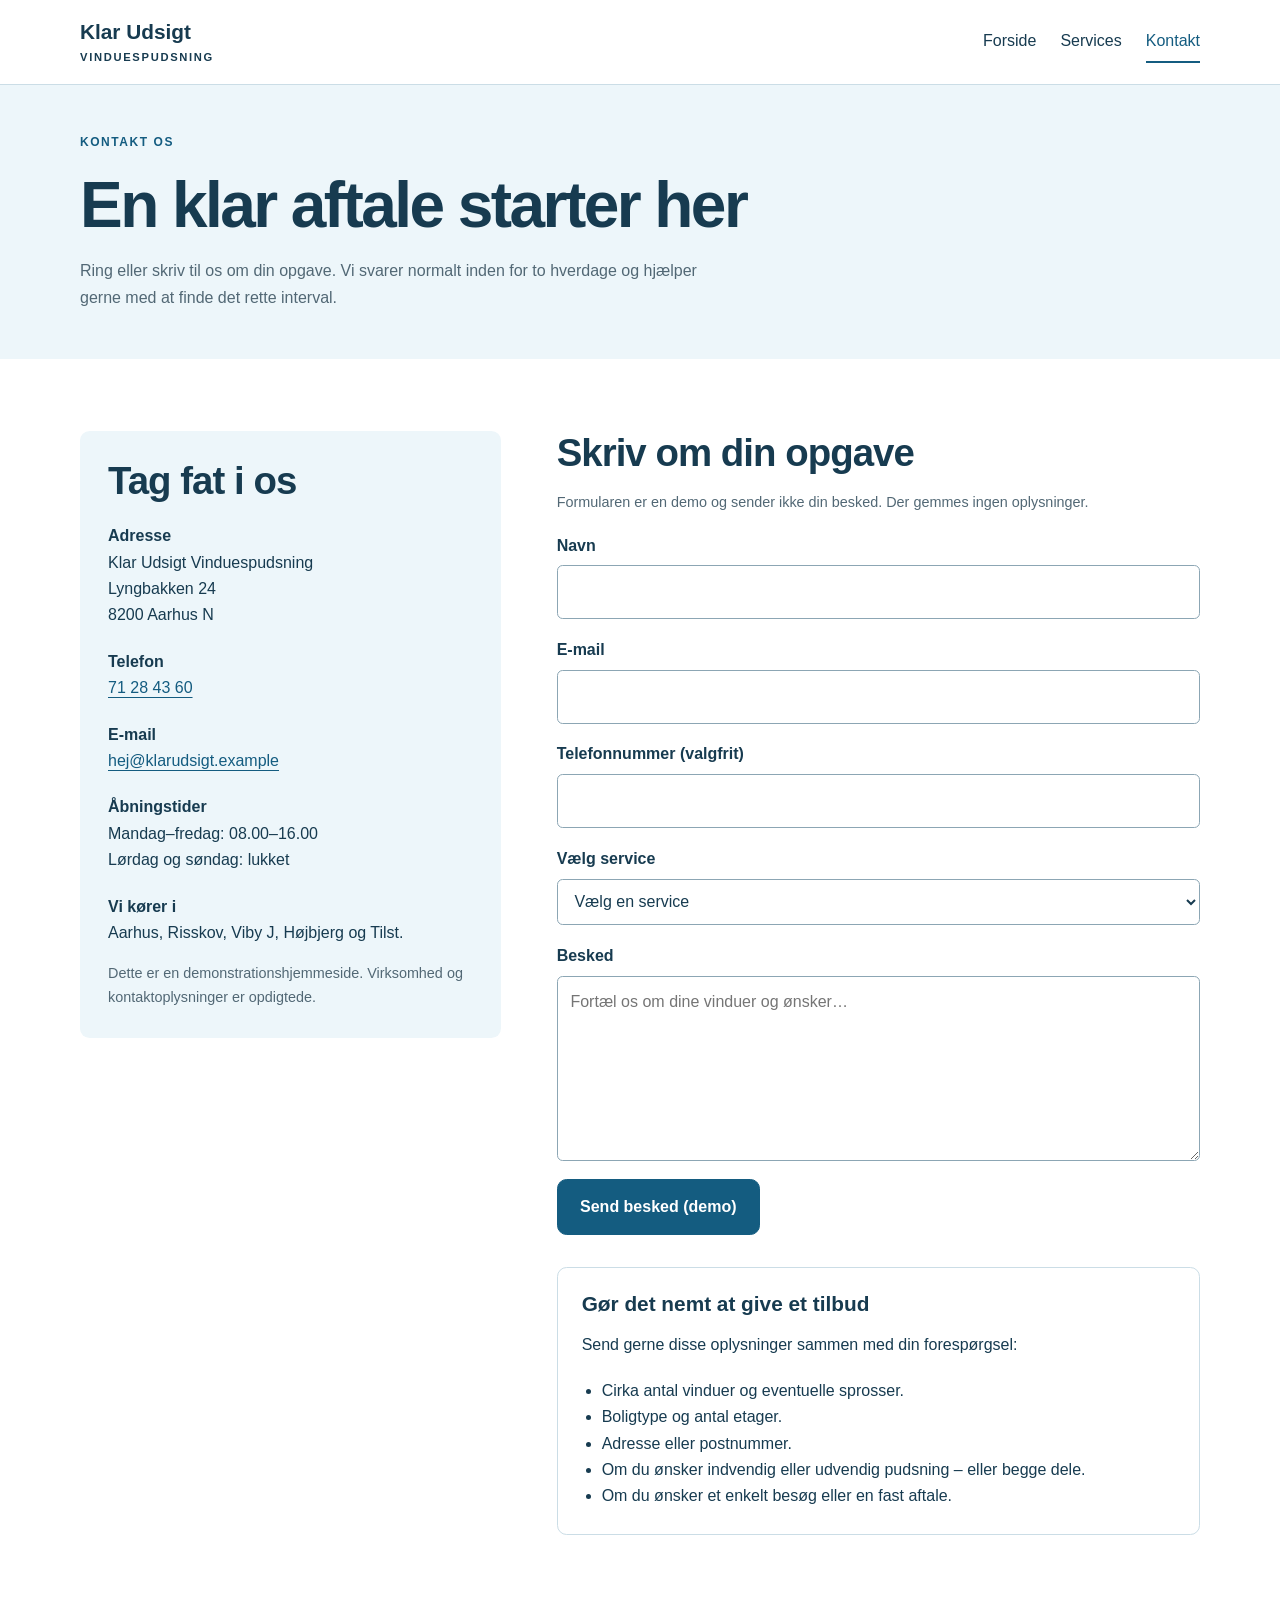
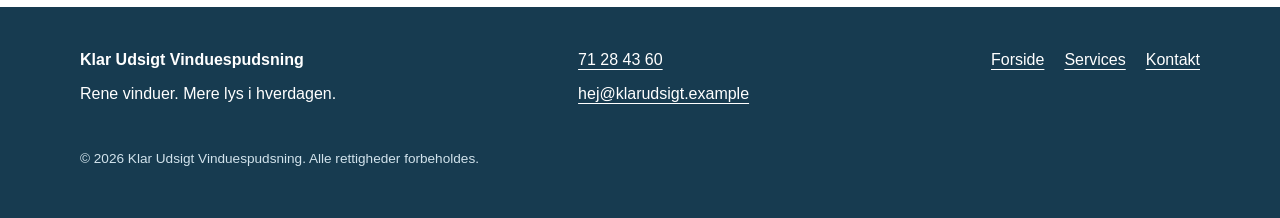
==== window-cleaning/contact.html @ e65db24c "Nyt website til vinduespudseren" ====
﻿<!DOCTYPE html>
<html lang="da">
<head>
    <meta charset="UTF-8">
    <meta name="viewport" content="width=device-width, initial-scale=1.0">
    <meta name="description" content="Lokal vinduespudsning til private og erhverv i Aarhus og omegn. Se vores services og kontakt Klar Udsigt.">
    <title>Kontakt | Klar Udsigt Vinduespudsning</title>
    <link rel="stylesheet" href="css/styles.css">
</head>
<body>
    <a class="skip-link" href="#main-content">Gå til sidens indhold</a>
    <!-- Fælles header og navigation -->
    <header class="site-header">
        <div class="container header-content">
            <a class="brand" href="index.html">Klar Udsigt<span>Vinduespudsning</span></a>
            <nav class="main-navigation" aria-label="Hovednavigation"><a href="index.html">Forside</a>
                <a href="services.html">Services</a>
                <a href="contact.html" aria-current="page">Kontakt</a></nav>
        </div>
    </header>
    <main id="main-content">
        <!-- Introduktion til kontakt -->
        <section class="page-intro"><div class="container"><p class="eyebrow">Kontakt os</p><h1>En klar aftale starter her</h1><p>Ring eller skriv til os om din opgave. Vi svarer normalt inden for to hverdage og hjælper gerne med at finde det rette interval.</p></div></section>
        <!-- Kontaktoplysninger og formular -->
        <section class="section">
            <div class="container contact-layout">
                <aside class="contact-details" aria-labelledby="contact-heading">
                    <h2 id="contact-heading">Tag fat i os</h2>
                    <address><dl>
                        <dt>Adresse</dt><dd>Klar Udsigt Vinduespudsning<br>Lyngbakken 24<br>8200 Aarhus N</dd>
                        <dt>Telefon</dt><dd><a href="tel:+4571284360">71 28 43 60</a></dd>
                        <dt>E-mail</dt><dd><a href="mailto:hej@klarudsigt.example">hej@klarudsigt.example</a></dd>
                        <dt>Åbningstider</dt><dd>Mandag–fredag: 08.00–16.00<br>Lørdag og søndag: lukket</dd>
                        <dt>Vi kører i</dt><dd>Aarhus, Risskov, Viby J, Højbjerg og Tilst.</dd>
                    </dl></address>
                    <p class="form-note">Dette er en demonstrationshjemmeside. Virksomhed og kontaktoplysninger er opdigtede.</p>
                </aside>
                <div>
                    <h2>Skriv om din opgave</h2>
                    <form class="contact-form" aria-describedby="form-note">
                        <p id="form-note" class="form-note">Formularen er en demo og sender ikke din besked. Der gemmes ingen oplysninger.</p>
                        <div class="form-field"><label for="name">Navn</label><input id="name" name="name" type="text" autocomplete="name" required></div>
                        <div class="form-field"><label for="email">E-mail</label><input id="email" name="email" type="email" autocomplete="email" required></div>
                        <div class="form-field"><label for="phone">Telefonnummer (valgfrit)</label><input id="phone" name="phone" type="tel" autocomplete="tel"></div>
                        <div class="form-field"><label for="service">Vælg service</label><select id="service" name="service" required><option value="">Vælg en service</option><option value="privat">Privat vinduespudsning</option><option value="erhverv">Erhvervsvinduespudsning</option><option value="abonnement">Fast abonnementsordning</option></select></div>
                        <div class="form-field"><label for="message">Besked</label><textarea id="message" name="message" rows="6" placeholder="Fortæl os om dine vinduer og ønsker…" required></textarea></div>
                        <button class="button" type="button" aria-describedby="form-note">Send besked (demo)</button>
                    </form>
                    <!-- Oplysninger som hjælper med et tilbud -->
                    <section class="quote-information" aria-labelledby="quote-heading"><h3 id="quote-heading">Gør det nemt at give et tilbud</h3><p>Send gerne disse oplysninger sammen med din forespørgsel:</p><ul><li>Cirka antal vinduer og eventuelle sprosser.</li><li>Boligtype og antal etager.</li><li>Adresse eller postnummer.</li><li>Om du ønsker indvendig eller udvendig pudsning – eller begge dele.</li><li>Om du ønsker et enkelt besøg eller en fast aftale.</li></ul></section>
                </div>
            </div>
        </section>
    </main>
    <!-- Fælles footer -->
    <footer class="site-footer">
        <div class="container">
            <div class="footer-content">
                <div><p><strong>Klar Udsigt Vinduespudsning</strong></p><p>Rene vinduer. Mere lys i hverdagen.</p></div>
                <div><p><a href="tel:+4571284360">71 28 43 60</a></p><p><a href="mailto:hej@klarudsigt.example">hej@klarudsigt.example</a></p></div>
                <nav class="footer-navigation" aria-label="Footernavigation"><a href="index.html">Forside</a><a href="services.html">Services</a><a href="contact.html">Kontakt</a></nav>
            </div>
            <p class="copyright">© 2026 Klar Udsigt Vinduespudsning. Alle rettigheder forbeholdes.</p>
        </div>
    </footer>
</body>
</html>
---- window-cleaning/css/styles.css ----
:root {
    --color-ink: #173b50;
    --color-muted: #526875;
    --color-primary: #145c80;
    --color-primary-hover: #0c425e;
    --color-light: #edf6fa;
    --color-white: #ffffff;
    --color-border: #cbdde6;
    --space: 1.5rem;
    --radius: 0.6rem;
    --width: 1120px;
}

* { box-sizing: border-box; }
body { margin: 0; font-family: Arial, Helvetica, sans-serif; color: var(--color-ink); background: var(--color-white); line-height: 1.65; }
img { display: block; width: 100%; height: auto; border-radius: var(--radius); }
a { color: var(--color-primary); text-underline-offset: 0.25em; }
a:hover { color: var(--color-primary-hover); }
:focus-visible { outline: 3px solid #b05a00; outline-offset: 4px; }
h1, h2, h3 { line-height: 1.15; margin: 0 0 1rem; }
h1 { font-size: clamp(2.3rem, 5vw, 4rem); letter-spacing: -0.04em; }
h2 { font-size: clamp(1.8rem, 3vw, 2.6rem); letter-spacing: -0.025em; }
h3 { font-size: 1.3rem; }
p { margin: 0 0 1.25rem; }
.container { width: min(var(--width), calc(100% - 2.5rem)); margin-inline: auto; }
.skip-link { position: absolute; top: -100px; left: 1rem; background: white; padding: 1rem; z-index: 10; }
.skip-link:focus { top: 1rem; }
.site-header { border-bottom: 1px solid var(--color-border); }
.header-content { display: flex; flex-wrap: wrap; align-items: center; justify-content: space-between; gap: 1rem; padding-block: 1.25rem; }
.brand { color: var(--color-ink); font-size: 1.3rem; font-weight: 700; text-decoration: none; line-height: 1.2; }
.brand span { display: block; font-size: 0.7rem; letter-spacing: 0.15em; text-transform: uppercase; margin-top: 0.35rem; }
.main-navigation { display: flex; gap: 1.5rem; flex-wrap: wrap; }
.main-navigation a { color: var(--color-ink); text-decoration: none; padding-block: 0.4rem; border-bottom: 2px solid transparent; }
.main-navigation a:hover, .main-navigation a[aria-current="page"] { border-color: var(--color-primary); color: var(--color-primary); }
.hero, .page-intro { background: var(--color-light); }
.hero-layout { display: grid; align-items: center; gap: 2.5rem; padding-block: 3.5rem; }
.eyebrow { font-weight: 700; font-size: 0.75rem; letter-spacing: 0.13em; text-transform: uppercase; color: var(--color-primary); margin-bottom: 1rem; }
.hero-description { max-width: 34rem; color: var(--color-muted); font-size: 1.1rem; }
.hero-image { aspect-ratio: 5 / 4; object-fit: cover; }
.button { display: inline-block; padding: 0.85rem 1.4rem; border: 1px solid var(--color-primary); border-radius: var(--radius); background: var(--color-primary); color: white; font: inherit; font-weight: 700; text-decoration: none; cursor: pointer; }
.button:hover { background: var(--color-primary-hover); color: white; }
.button-secondary { background: white; color: var(--color-primary); }
.section { padding-block: 3.5rem; }
.section-tinted { background: var(--color-light); }
.section-heading { max-width: 42rem; margin-bottom: 2rem; }
.section-heading p, .service-card p, .benefit p { color: var(--color-muted); }
.intro-layout, .card-grid, .benefits, .contact-layout, .service-detail { display: grid; gap: var(--space); }
.intro-copy { max-width: 40rem; }
.benefit { border-top: 2px solid var(--color-border); padding-top: 1.25rem; }
.benefit-number { color: var(--color-primary); font-size: 0.85rem; font-weight: 700; margin-bottom: 0.75rem; }
.service-card { border: 1px solid var(--color-border); border-radius: var(--radius); overflow: hidden; background: white; }
.service-card img { border-radius: 0; aspect-ratio: 8 / 5; object-fit: cover; }
.service-card-content { padding: 1.5rem; }
.section-action { margin-top: 2rem; }
.page-intro { padding-block: 3rem; }
.page-intro p:last-child { max-width: 40rem; margin-bottom: 0; color: var(--color-muted); }
.service-detail { align-items: center; padding-block: 2.5rem; border-bottom: 1px solid var(--color-border); gap: 2rem; }
.service-detail:first-child { padding-top: 0; }
.service-detail:last-child { border-bottom: 0; padding-bottom: 0; }
.service-detail img { aspect-ratio: 3 / 2; object-fit: cover; }
.service-detail ul { padding-left: 1.25rem; margin-bottom: 0; }
.service-detail li { margin-block: 0.45rem; }
.cta { background: var(--color-light); padding-block: 3rem; }
.cta-content { display: flex; flex-wrap: wrap; align-items: center; justify-content: space-between; gap: 1.5rem; }
.cta p { margin-bottom: 0; max-width: 36rem; }
.contact-details { padding: 1.75rem; border-radius: var(--radius); background: var(--color-light); align-self: start; }
.contact-details address { font-style: normal; }
.contact-details dt { font-weight: 700; margin-top: 1.25rem; }
.contact-details dd { margin: 0; }
.contact-form { display: grid; gap: 1.1rem; }
.form-field { display: flex; flex-direction: column; gap: 0.4rem; }
.form-field label { font-weight: 700; }
input, select, textarea { width: 100%; border: 1px solid #8ca6b4; border-radius: 0.35rem; padding: 0.8rem; color: var(--color-ink); background: white; font: inherit; }
textarea { resize: vertical; min-height: 150px; }
.form-note { color: var(--color-muted); font-size: 0.9rem; margin-bottom: 0; }
.contact-form .button { justify-self: start; }
.quote-information { margin-top: 2rem; padding: 1.5rem; border: 1px solid var(--color-border); border-radius: var(--radius); }
.quote-information ul { padding-left: 1.25rem; margin-bottom: 0; }
.site-footer { background: var(--color-ink); color: white; padding-block: 2.5rem; }
.footer-content { display: flex; flex-wrap: wrap; justify-content: space-between; gap: 2rem; }
.site-footer a { color: white; }
.site-footer p { margin-bottom: 0.5rem; }
.footer-navigation { display: flex; flex-wrap: wrap; gap: 1.25rem; }
.copyright { font-size: 0.85rem; color: #d2e3ec; margin-top: 2rem; }

@media (min-width: 640px) {
    .card-grid, .benefits { grid-template-columns: repeat(3, 1fr); }
    .section { padding-block: 4.5rem; }
}
@media (min-width: 900px) {
    .hero-layout { grid-template-columns: 1.1fr 1fr; padding-block: 4.5rem; }
    .intro-layout { grid-template-columns: 1fr 1.7fr; gap: 4rem; }
    .service-detail { grid-template-columns: 1fr 1fr; gap: 3.5rem; }
    .contact-layout { grid-template-columns: 0.85fr 1.3fr; gap: 3.5rem; }
}
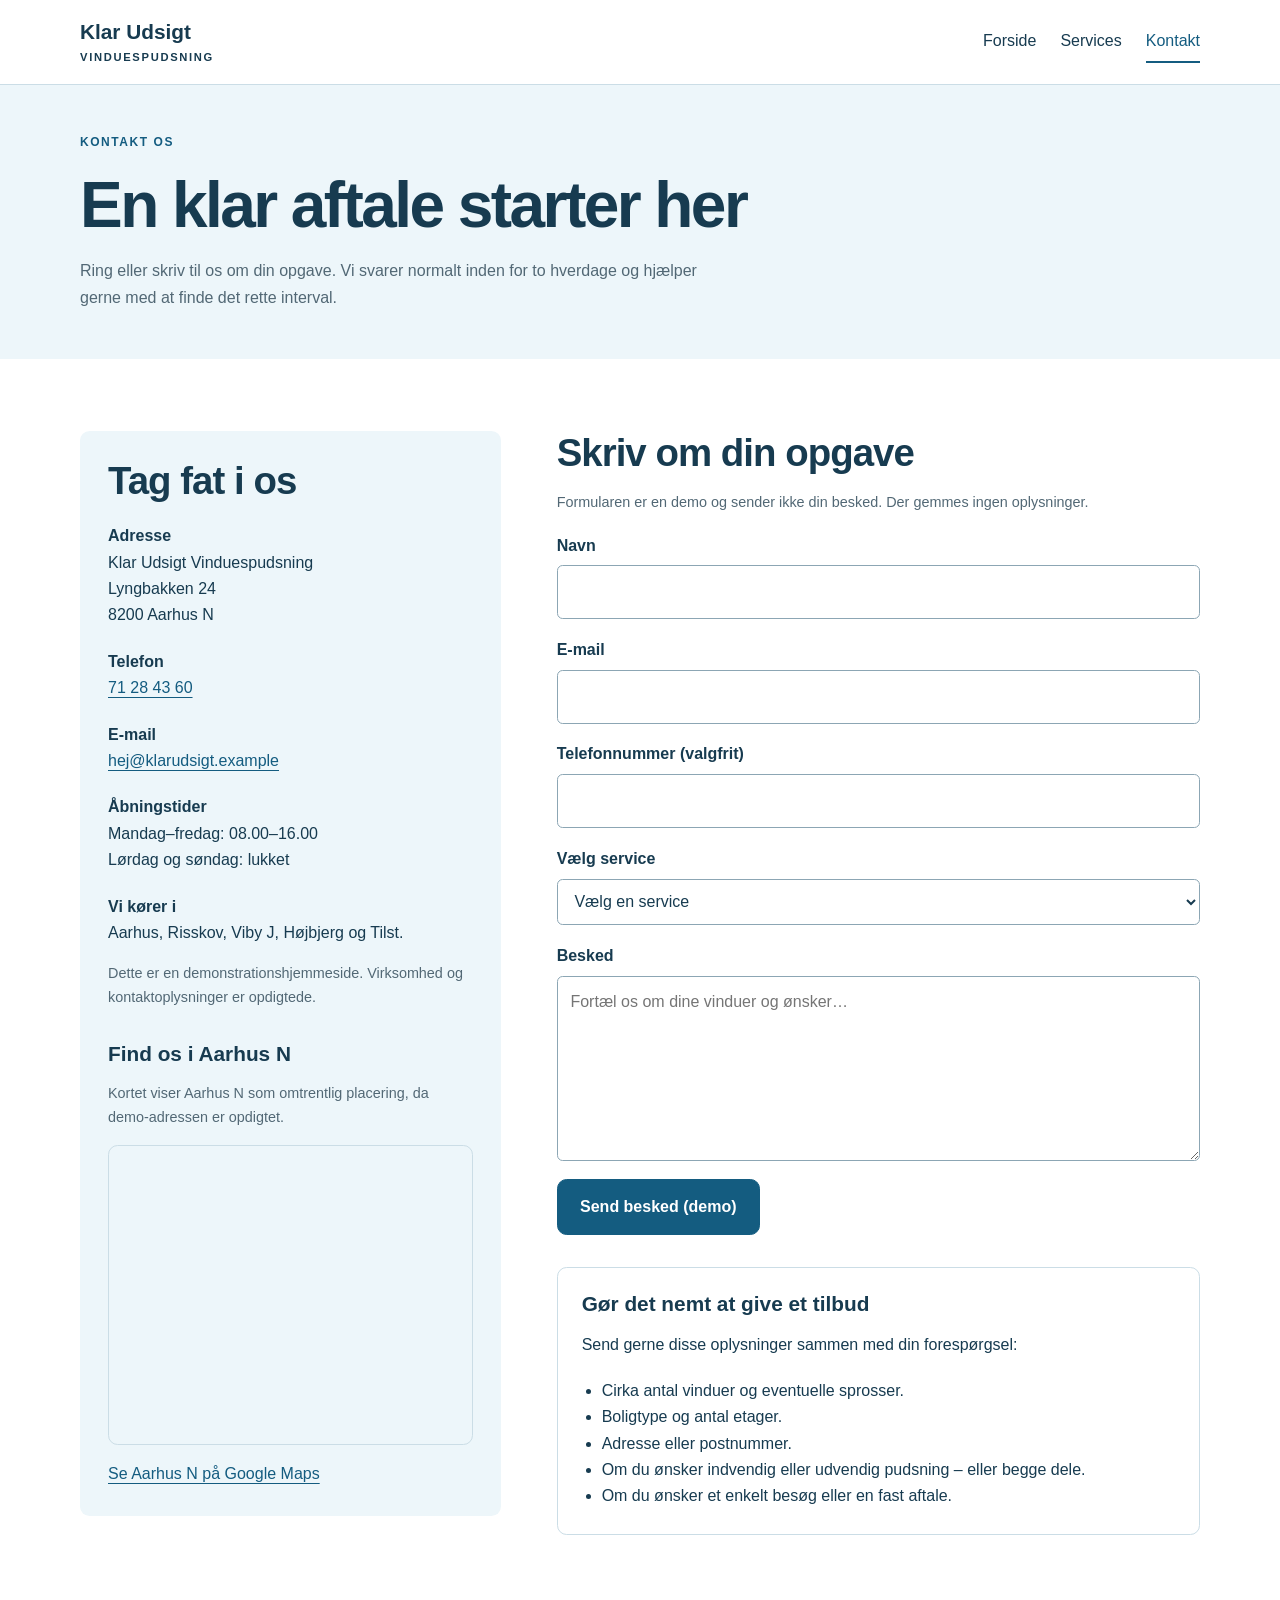
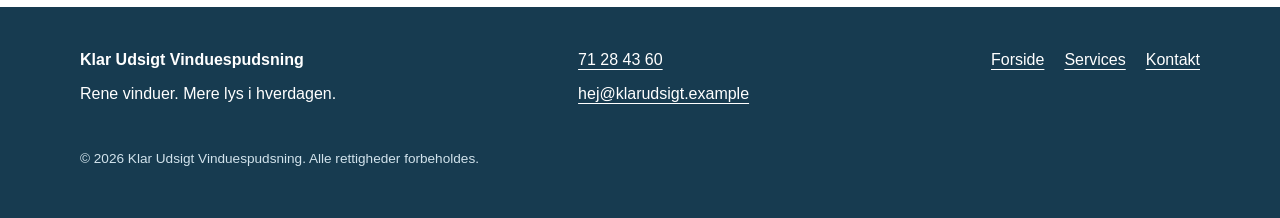
==== commit b621d7fb: "fået sat et kort på website" ====
--- a/window-cleaning/contact.html
+++ b/window-cleaning/contact.html
@@ -34,6 +34,22 @@
                         <dt>Vi kører i</dt><dd>Aarhus, Risskov, Viby J, Højbjerg og Tilst.</dd>
                     </dl></address>
                     <p class="form-note">Dette er en demonstrationshjemmeside. Virksomhed og kontaktoplysninger er opdigtede.</p>
+                    <!-- Kort over virksomhedens omtrentlige område -->
+                    <section class="contact-map" aria-labelledby="map-heading">
+                        <h3 id="map-heading">Find os i Aarhus N</h3>
+                        <p class="form-note" id="map-note">Kortet viser Aarhus N som omtrentlig placering, da demo-adressen er opdigtet.</p>
+                        <iframe
+                            class="contact-map-frame"
+                            title="Kort over den omtrentlige placering i Aarhus N"
+                            aria-describedby="map-note"
+                            src="https://www.google.com/maps?q=8200%20Aarhus%20N%2C%20Danmark&amp;output=embed"
+                            width="600"
+                            height="300"
+                            loading="lazy"
+                            referrerpolicy="no-referrer-when-downgrade">
+                        </iframe>
+                        <a href="https://www.google.com/maps/search/?api=1&amp;query=8200%20Aarhus%20N%2C%20Danmark">Se Aarhus N på Google Maps</a>
+                    </section>
                 </aside>
                 <div>
                     <h2>Skriv om din opgave</h2>
--- a/window-cleaning/css/styles.css
+++ b/window-cleaning/css/styles.css
@@ -67,6 +67,8 @@
 .contact-details address { font-style: normal; }
 .contact-details dt { font-weight: 700; margin-top: 1.25rem; }
 .contact-details dd { margin: 0; }
+.contact-map { margin-top: 2rem; }
+.contact-map-frame { display: block; width: 100%; height: 300px; margin-block: 1rem; border: 1px solid var(--color-border); border-radius: var(--radius); }
 .contact-form { display: grid; gap: 1.1rem; }
 .form-field { display: flex; flex-direction: column; gap: 0.4rem; }
 .form-field label { font-weight: 700; }
